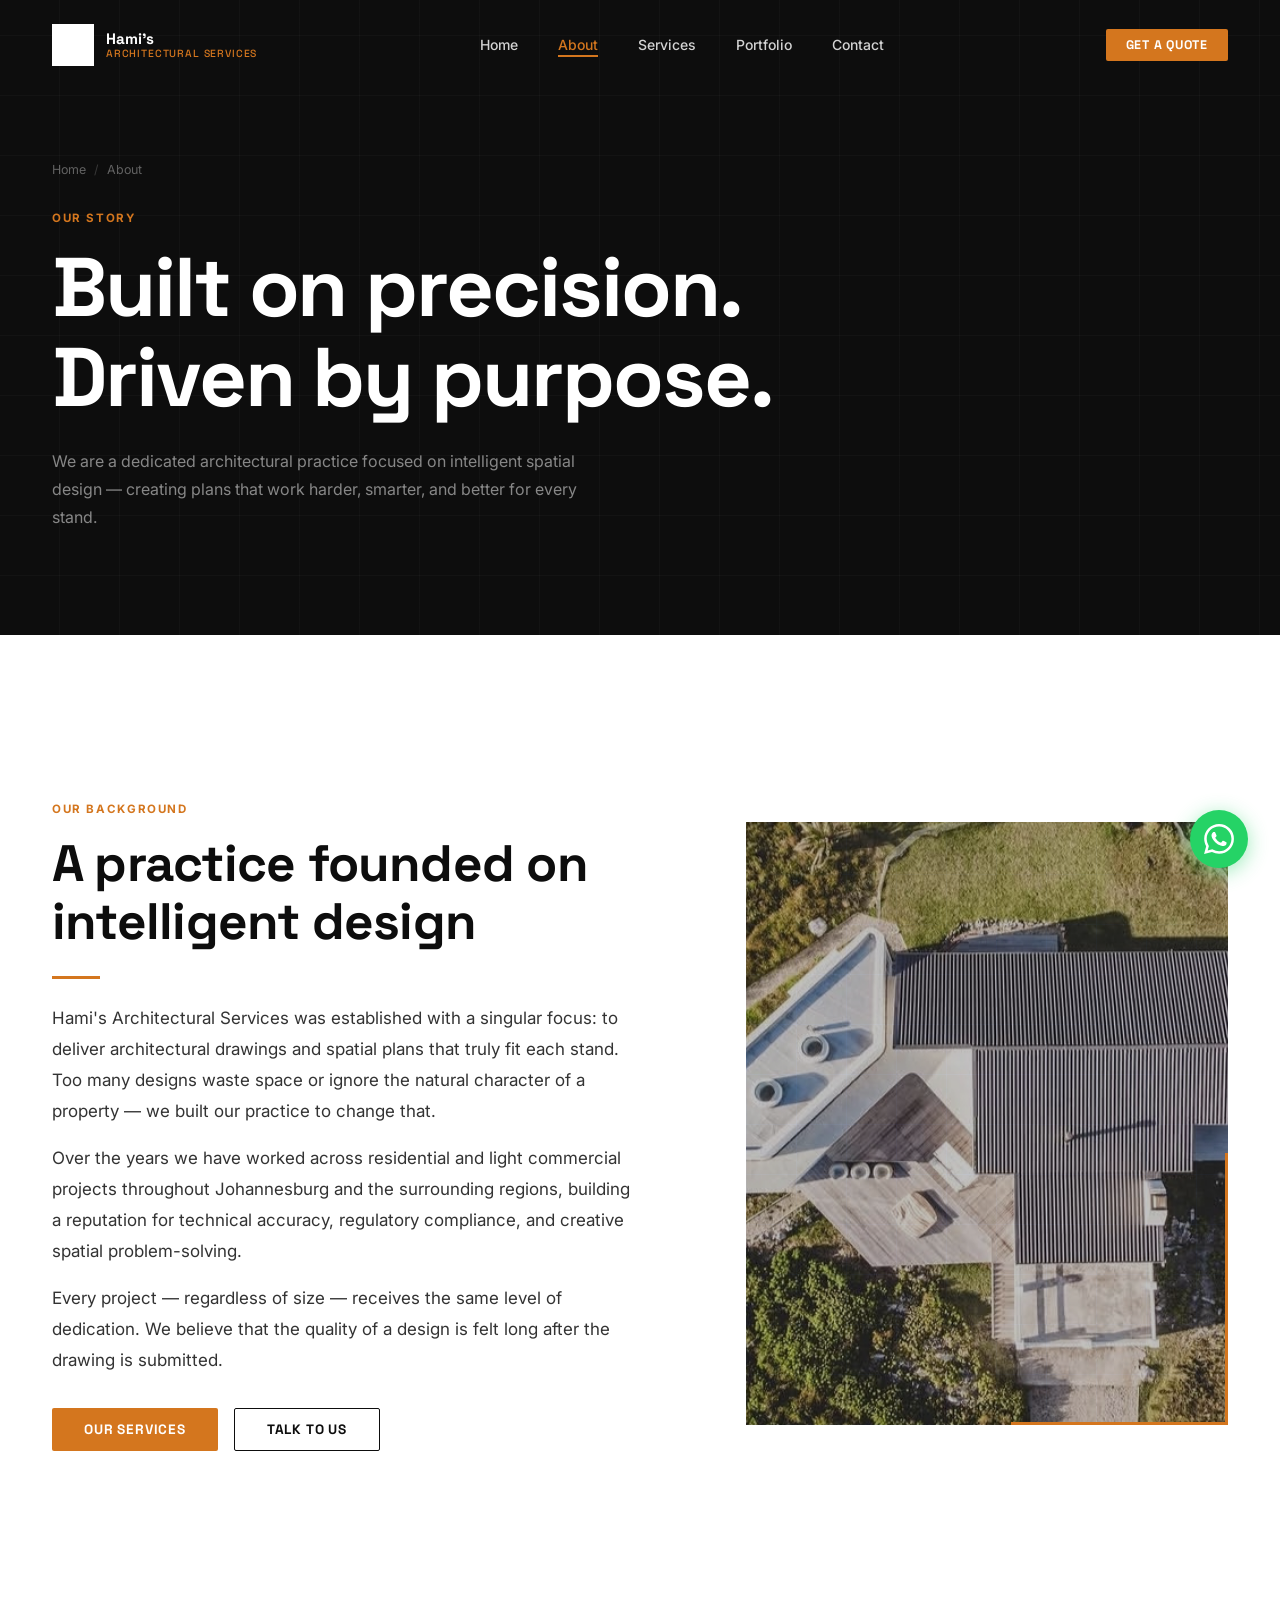
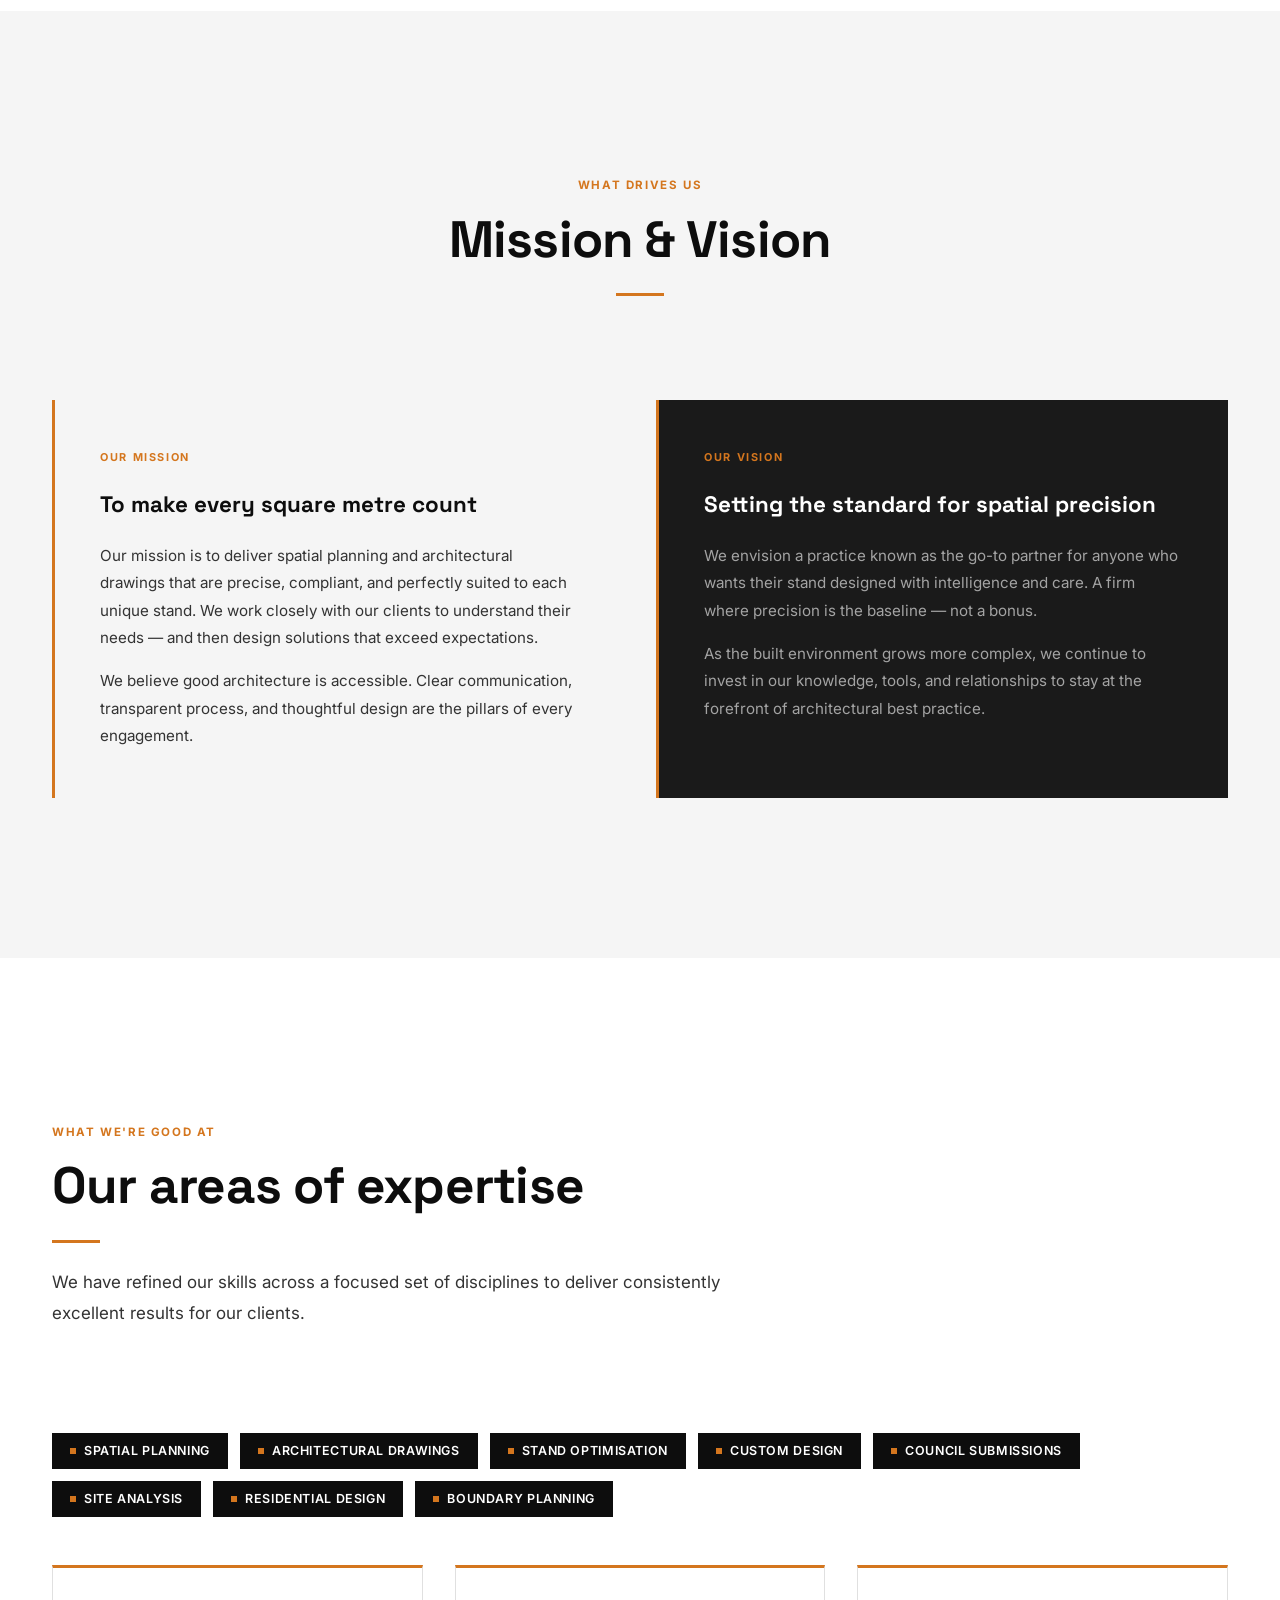
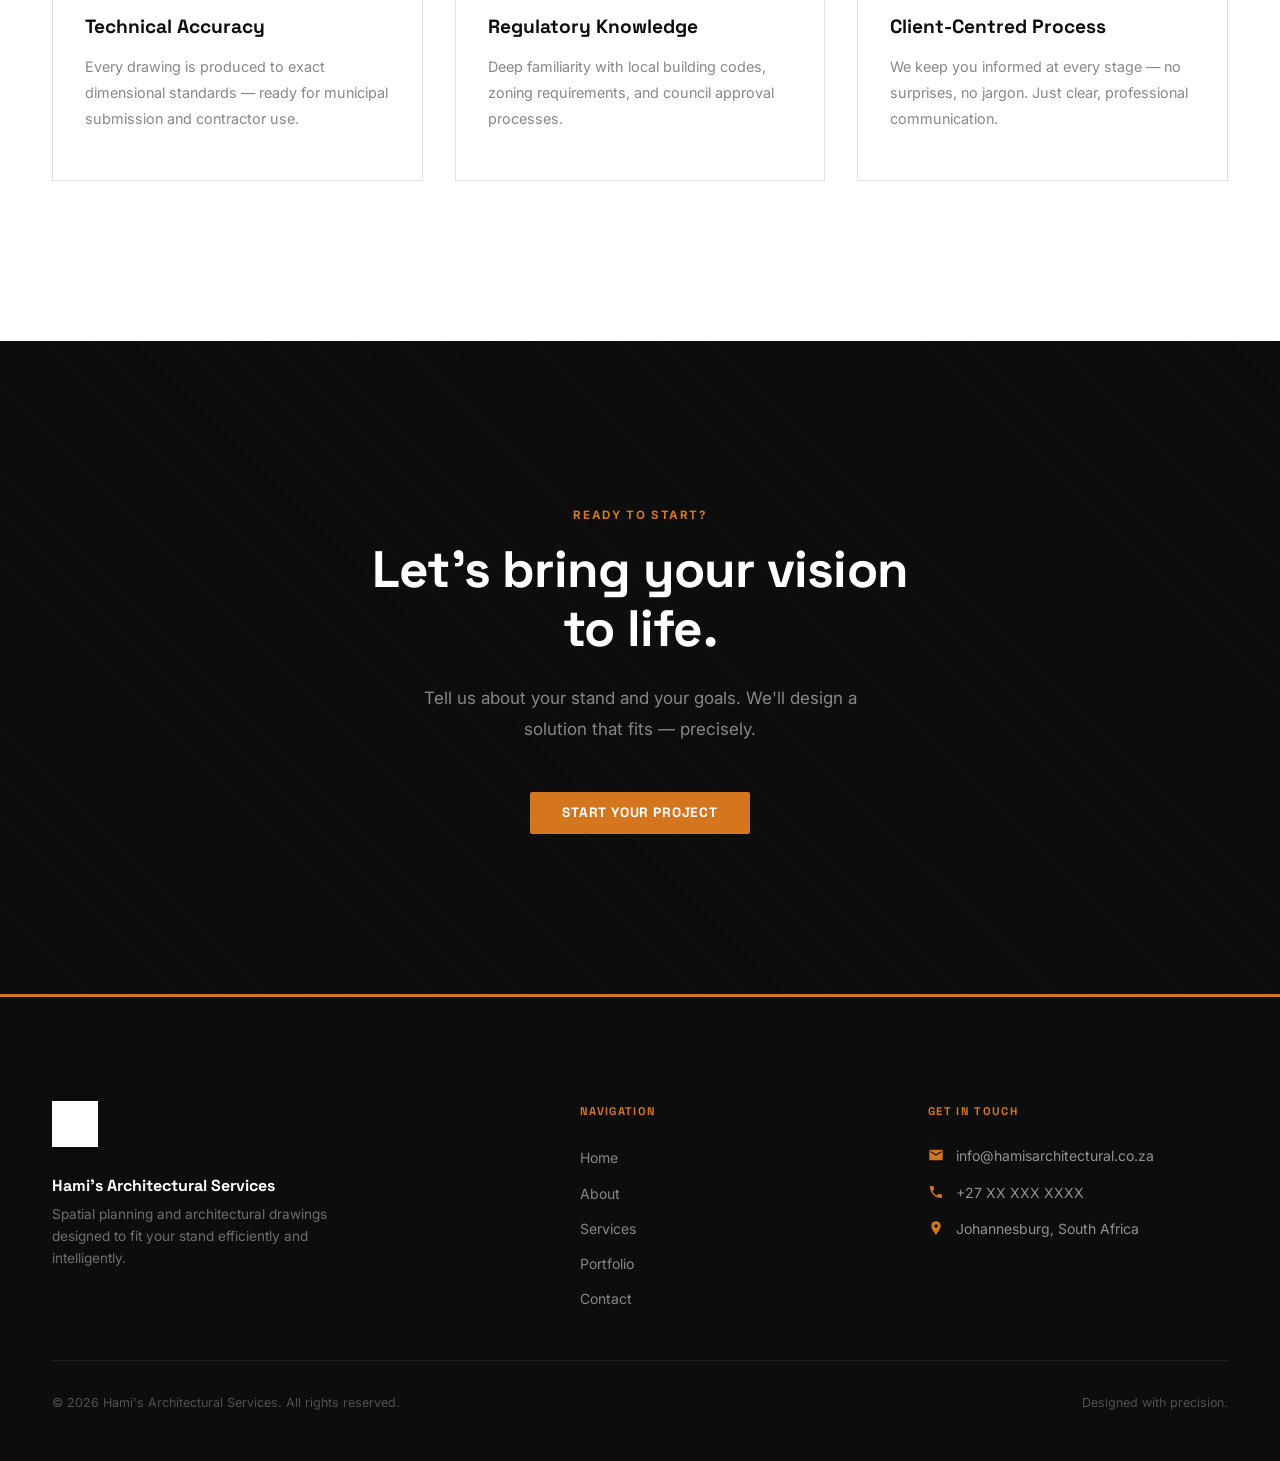
==== about.html @ 3955f0f9 "Initial launch — complete 5-page website Full website for Hami's Architectural Services: - Home, Abo" ====
<!DOCTYPE html>
<html lang="en">
<head>
  <meta charset="UTF-8" />
  <meta name="viewport" content="width=device-width, initial-scale=1.0" />
  <title>About — Hami's Architectural Services</title>
  <meta name="description" content="Learn about Hami's Architectural Services — our story, mission, vision, and expertise in spatial planning and architectural design." />
  <link rel="preconnect" href="https://fonts.googleapis.com" />
  <link rel="preconnect" href="https://fonts.gstatic.com" crossorigin />
  <link href="https://fonts.googleapis.com/css2?family=Space+Grotesk:wght@400;500;600;700&family=Inter:wght@400;500;600&display=swap" rel="stylesheet" />
  <link rel="stylesheet" href="css/style.css" />
</head>
<body>

<!-- ═══════════════════════════════ HEADER ═══════════════════════════════ -->
<header class="site-header">
  <div class="container">
    <nav class="nav">
      <a href="index.html" class="nav__logo" aria-label="Hami's Architectural Services — Home">
        <img src="Logo.png" alt="" class="nav__logo-img" width="42" height="42" />
        <div class="nav__logo-text">
          Hami's
          <span>Architectural Services</span>
        </div>
      </a>
      <ul class="nav__links" role="list">
        <li><a href="index.html"     class="nav__link">Home</a></li>
        <li><a href="about.html"     class="nav__link">About</a></li>
        <li><a href="services.html"  class="nav__link">Services</a></li>
        <li><a href="portfolio.html" class="nav__link">Portfolio</a></li>
        <li><a href="contact.html"   class="nav__link">Contact</a></li>
      </ul>
      <a href="contact.html" class="btn btn--primary nav__cta">Get a Quote</a>
      <button class="nav__hamburger" aria-label="Open navigation menu">
        <span></span><span></span><span></span>
      </button>
    </nav>
  </div>
</header>

<!-- ═══════════════════════════ MOBILE MENU ══════════════════════════════ -->
<div class="nav__mobile-menu" role="dialog" aria-modal="true" aria-label="Navigation menu">
  <button class="nav__mobile-close" aria-label="Close navigation menu">
    <svg width="24" height="24" viewBox="0 0 24 24" fill="none" stroke="currentColor" stroke-width="2" stroke-linecap="round">
      <line x1="18" y1="6" x2="6" y2="18"/><line x1="6" y1="6" x2="18" y2="18"/>
    </svg>
  </button>
  <ul role="list" style="display:flex;flex-direction:column;align-items:center;gap:2rem;">
    <li><a href="index.html"     class="nav__mobile-link">Home</a></li>
    <li><a href="about.html"     class="nav__mobile-link">About</a></li>
    <li><a href="services.html"  class="nav__mobile-link">Services</a></li>
    <li><a href="portfolio.html" class="nav__mobile-link">Portfolio</a></li>
    <li><a href="contact.html"   class="nav__mobile-link">Contact</a></li>
  </ul>
  <a href="contact.html" class="btn btn--primary" style="margin-top:2.5rem;">Get a Quote</a>
</div>

<!-- ═══════════════════════════════ MAIN ════════════════════════════════ -->
<main>

  <!-- ── PAGE HERO ──────────────────────────────────────────── -->
  <section class="page-hero">
    <div class="container">
      <nav class="page-hero__breadcrumb" aria-label="Breadcrumb">
        <a href="index.html">Home</a>
        <span class="page-hero__breadcrumb-sep" aria-hidden="true">/</span>
        <span aria-current="page">About</span>
      </nav>
      <span class="section-label">Our Story</span>
      <h1 class="page-hero__title">Built on precision.<br />Driven by purpose.</h1>
      <p class="page-hero__subtitle">
        We are a dedicated architectural practice focused on intelligent spatial design — creating plans that work harder, smarter, and better for every stand.
      </p>
    </div>
  </section>

  <!-- ── OUR STORY ──────────────────────────────────────────── -->
  <section class="section">
    <div class="container">
      <div class="story-grid">
        <div class="fade-in">
          <span class="section-label">Our Background</span>
          <h2>A practice founded on intelligent design</h2>
          <div class="divider"></div>
          <p>Hami's Architectural Services was established with a singular focus: to deliver architectural drawings and spatial plans that truly fit each stand. Too many designs waste space or ignore the natural character of a property — we built our practice to change that.</p>
          <p style="margin-top:1rem;">Over the years we have worked across residential and light commercial projects throughout Johannesburg and the surrounding regions, building a reputation for technical accuracy, regulatory compliance, and creative spatial problem-solving.</p>
          <p style="margin-top:1rem;">Every project — regardless of size — receives the same level of dedication. We believe that the quality of a design is felt long after the drawing is submitted.</p>
          <div style="margin-top:2rem;display:flex;flex-wrap:wrap;gap:1rem;">
            <a href="services.html" class="btn btn--primary">Our Services</a>
            <a href="contact.html"  class="btn btn--outline-dark">Talk to Us</a>
          </div>
        </div>
        <div class="fade-in fade-in-delay-2">
          <div class="story-visual">
            <img
              src="Images/WhatsApp%20Image%202026-04-15%20at%2011.23.04%20AM%20(1).jpeg"
              alt="Aerial view of a completed residential stand design"
              class="story-visual__photo"
              loading="lazy"
            />
          </div>
        </div>
      </div>
    </div>
  </section>

  <!-- ── MISSION & VISION ───────────────────────────────────── -->
  <section class="section section--gray" id="mission-vision">
    <div class="container">
      <div class="section-header section-header--center fade-in">
        <span class="section-label">What Drives Us</span>
        <h2>Mission &amp; Vision</h2>
        <div class="divider divider--center"></div>
      </div>

      <div class="grid-2">
        <div class="mv-card mv-card--light fade-in">
          <p class="mv-card__label">Our Mission</p>
          <h3 class="mv-card__title">To make every square metre count</h3>
          <p class="mv-card__text">
            Our mission is to deliver spatial planning and architectural drawings that are precise, compliant, and perfectly suited to each unique stand. We work closely with our clients to understand their needs — and then design solutions that exceed expectations.
          </p>
          <p class="mv-card__text" style="margin-top:1rem;">
            We believe good architecture is accessible. Clear communication, transparent process, and thoughtful design are the pillars of every engagement.
          </p>
        </div>
        <div class="mv-card mv-card--dark fade-in fade-in-delay-2">
          <p class="mv-card__label">Our Vision</p>
          <h3 class="mv-card__title">Setting the standard for spatial precision</h3>
          <p class="mv-card__text">
            We envision a practice known as the go-to partner for anyone who wants their stand designed with intelligence and care. A firm where precision is the baseline — not a bonus.
          </p>
          <p class="mv-card__text" style="margin-top:1rem;">
            As the built environment grows more complex, we continue to invest in our knowledge, tools, and relationships to stay at the forefront of architectural best practice.
          </p>
        </div>
      </div>
    </div>
  </section>

  <!-- ── EXPERTISE ──────────────────────────────────────────── -->
  <section class="section" id="expertise">
    <div class="container">
      <div class="section-header fade-in" style="max-width:680px;">
        <span class="section-label">What We're Good At</span>
        <h2>Our areas of expertise</h2>
        <div class="divider"></div>
        <p>We have refined our skills across a focused set of disciplines to deliver consistently excellent results for our clients.</p>
      </div>

      <div class="expertise-tags fade-in">
        <span class="expertise-tag">Spatial Planning</span>
        <span class="expertise-tag">Architectural Drawings</span>
        <span class="expertise-tag">Stand Optimisation</span>
        <span class="expertise-tag">Custom Design</span>
        <span class="expertise-tag">Council Submissions</span>
        <span class="expertise-tag">Site Analysis</span>
        <span class="expertise-tag">Residential Design</span>
        <span class="expertise-tag">Boundary Planning</span>
      </div>

      <div class="grid-3 fade-in">
        <div style="padding:var(--space-xl) var(--space-lg);border:1px solid var(--gray-border);border-top:3px solid var(--orange);">
          <h4 style="margin-bottom:var(--space-sm);">Technical Accuracy</h4>
          <p style="font-size:0.9rem;color:var(--gray-mid);">Every drawing is produced to exact dimensional standards — ready for municipal submission and contractor use.</p>
        </div>
        <div style="padding:var(--space-xl) var(--space-lg);border:1px solid var(--gray-border);border-top:3px solid var(--orange);">
          <h4 style="margin-bottom:var(--space-sm);">Regulatory Knowledge</h4>
          <p style="font-size:0.9rem;color:var(--gray-mid);">Deep familiarity with local building codes, zoning requirements, and council approval processes.</p>
        </div>
        <div style="padding:var(--space-xl) var(--space-lg);border:1px solid var(--gray-border);border-top:3px solid var(--orange);">
          <h4 style="margin-bottom:var(--space-sm);">Client-Centred Process</h4>
          <p style="font-size:0.9rem;color:var(--gray-mid);">We keep you informed at every stage — no surprises, no jargon. Just clear, professional communication.</p>
        </div>
      </div>
    </div>
  </section>

  <!-- ── CTA BANNER ────────────────────────────────────────── -->
  <section class="cta-banner fade-in">
    <div class="container">
      <span class="section-label">Ready to Start?</span>
      <h2>Let's bring your vision<br />to life.</h2>
      <p>Tell us about your stand and your goals. We'll design a solution that fits — precisely.</p>
      <a href="contact.html" class="btn btn--primary">Start Your Project</a>
    </div>
  </section>

</main>

<!-- ═══════════════════════════════ FOOTER ═══════════════════════════════ -->
<footer class="site-footer">
  <div class="container">
    <div class="footer__grid">
      <div>
        <img src="Logo.png" alt="Hami's Architectural Services" class="footer__logo-img" width="46" height="46" />
        <p class="footer__name">Hami's Architectural Services</p>
        <p class="footer__tagline">Spatial planning and architectural drawings designed to fit your stand efficiently and intelligently.</p>
      </div>
      <div>
        <p class="footer__heading">Navigation</p>
        <ul class="footer__links" role="list">
          <li><a href="index.html"     class="footer__link">Home</a></li>
          <li><a href="about.html"     class="footer__link">About</a></li>
          <li><a href="services.html"  class="footer__link">Services</a></li>
          <li><a href="portfolio.html" class="footer__link">Portfolio</a></li>
          <li><a href="contact.html"   class="footer__link">Contact</a></li>
        </ul>
      </div>
      <div>
        <p class="footer__heading">Get In Touch</p>
        <div class="footer__contact-item">
          <svg class="footer__contact-icon" viewBox="0 0 24 24" aria-hidden="true"><path d="M20 4H4c-1.1 0-2 .9-2 2v12c0 1.1.9 2 2 2h16c1.1 0 2-.9 2-2V6c0-1.1-.9-2-2-2zm0 4l-8 5-8-5V6l8 5 8-5v2z"/></svg>
          <span>info@hamisarchitectural.co.za</span>
        </div>
        <div class="footer__contact-item">
          <svg class="footer__contact-icon" viewBox="0 0 24 24" aria-hidden="true"><path d="M6.62 10.79c1.44 2.83 3.76 5.14 6.59 6.59l2.2-2.2c.27-.27.67-.36 1.02-.24 1.12.37 2.33.57 3.57.57.55 0 1 .45 1 1V20c0 .55-.45 1-1 1-9.39 0-17-7.61-17-17 0-.55.45-1 1-1h3.5c.55 0 1 .45 1 1 0 1.25.2 2.45.57 3.57.11.35.03.74-.25 1.02l-2.2 2.2z"/></svg>
          <span>+27 XX XXX XXXX</span>
        </div>
        <div class="footer__contact-item">
          <svg class="footer__contact-icon" viewBox="0 0 24 24" aria-hidden="true"><path d="M12 2C8.13 2 5 5.13 5 9c0 5.25 7 13 7 13s7-7.75 7-13c0-3.87-3.13-7-7-7zm0 9.5c-1.38 0-2.5-1.12-2.5-2.5s1.12-2.5 2.5-2.5 2.5 1.12 2.5 2.5-1.12 2.5-2.5 2.5z"/></svg>
          <span>Johannesburg, South Africa</span>
        </div>
      </div>
    </div>
    <div class="footer__bottom">
      <span>&copy; <span class="footer__year">2025</span> Hami's Architectural Services. All rights reserved.</span>
      <span>Designed with precision.</span>
    </div>
  </div>
</footer>

<!-- ═══════════════════ WHATSAPP FLOAT ═══════════════════════ -->
<a href="https://wa.me/27XXXXXXXXX?text=Hi%2C%20I%27d%20like%20to%20discuss%20a%20project%20with%20Hami%27s%20Architectural%20Services."
   class="wa-float"
   data-tooltip="Chat on WhatsApp"
   target="_blank"
   rel="noopener noreferrer"
   aria-label="Chat with us on WhatsApp">
  <svg viewBox="0 0 24 24" aria-hidden="true">
    <path d="M17.472 14.382c-.297-.149-1.758-.867-2.03-.967-.273-.099-.471-.148-.67.15-.197.297-.767.966-.94 1.164-.173.199-.347.223-.644.075-.297-.15-1.255-.463-2.39-1.475-.883-.788-1.48-1.761-1.653-2.059-.173-.297-.018-.458.13-.606.134-.133.298-.347.446-.52.149-.174.198-.298.298-.497.099-.198.05-.371-.025-.52-.075-.149-.669-1.612-.916-2.207-.242-.579-.487-.5-.669-.51-.173-.008-.371-.01-.57-.01-.198 0-.52.074-.792.372-.272.297-1.04 1.016-1.04 2.479 0 1.462 1.065 2.875 1.213 3.074.149.198 2.096 3.2 5.077 4.487.709.306 1.262.489 1.694.625.712.227 1.36.195 1.871.118.571-.085 1.758-.719 2.006-1.413.248-.694.248-1.289.173-1.413-.074-.124-.272-.198-.57-.347m-5.421 7.403h-.004a9.87 9.87 0 01-5.031-1.378l-.361-.214-3.741.982.998-3.648-.235-.374a9.86 9.86 0 01-1.51-5.26c.001-5.45 4.436-9.884 9.888-9.884 2.64 0 5.122 1.03 6.988 2.898a9.825 9.825 0 012.893 6.994c-.003 5.45-4.437 9.884-9.885 9.884m8.413-18.297A11.815 11.815 0 0012.05 0C5.495 0 .16 5.335.157 11.892c0 2.096.547 4.142 1.588 5.945L.057 24l6.305-1.654a11.882 11.882 0 005.683 1.448h.005c6.554 0 11.89-5.335 11.893-11.893a11.821 11.821 0 00-3.48-8.413z"/>
  </svg>
</a>

<script src="js/main.js"></script>
</body>
</html>
---- css/style.css ----
/* ============================================================
   HAMI'S ARCHITECTURAL SERVICES — Global Stylesheet
   Brand: Space Grotesk (headings) · Inter (body)
   Colors: #0D0D0D black · #D4761E orange · #1A3A6B navy
   ============================================================ */

/* 1. Custom Properties
   ============================================================ */
:root {
  --black:        #0D0D0D;
  --black-soft:   #1A1A1A;
  --orange:       #D4761E;
  --orange-light: #E8943A;
  --navy:         #1A3A6B;
  --white:        #FFFFFF;
  --gray-light:   #F5F5F5;
  --gray-mid:     #888888;
  --gray-border:  #E0E0E0;
  --gray-dark:    #333333;

  --font-heading: 'Space Grotesk', sans-serif;
  --font-body:    'Inter', sans-serif;

  --space-xs:  0.5rem;
  --space-sm:  1rem;
  --space-md:  1.5rem;
  --space-lg:  2rem;
  --space-xl:  3rem;
  --space-2xl: 6.5rem;
  --space-3xl: 10rem;

  --container-max: 1240px;
  --container-pad: 1.5rem;

  --transition-fast: 150ms ease;
  --transition-base: 280ms ease;
  --transition-slow: 480ms cubic-bezier(0.4,0,0.2,1);

  --radius-sm: 2px;
}

/* 2. Reset
   ============================================================ */
*, *::before, *::after { box-sizing: border-box; margin: 0; padding: 0; }

html { scroll-behavior: smooth; font-size: 16px; }

body {
  font-family: var(--font-body);
  color: var(--black);
  background: var(--white);
  line-height: 1.6;
  -webkit-font-smoothing: antialiased;
}

img  { max-width: 100%; height: auto; display: block; }
a    { color: inherit; text-decoration: none; }
ul, ol { list-style: none; }
button { cursor: pointer; border: none; background: none; font-family: inherit; }
input, textarea, select { font-family: inherit; }

/* 3. Base Typography
   ============================================================ */
h1, h2, h3, h4, h5, h6 {
  font-family: var(--font-heading);
  font-weight: 700;
  line-height: 1.15;
  color: var(--black);
}

h1 { font-size: clamp(2.75rem, 6.5vw, 5.25rem); letter-spacing: -0.025em; line-height: 1.08; }
h2 { font-size: clamp(2rem, 4vw, 3.25rem);    letter-spacing: -0.015em; }
h3 { font-size: clamp(1.2rem, 2vw, 1.55rem); }
h4 { font-size: 1.2rem; }

p {
  font-size: 1.0625rem;
  line-height: 1.82;
  color: var(--gray-dark);
}

/* 4. Layout
   ============================================================ */
.container {
  max-width: var(--container-max);
  margin-inline: auto;
  padding-inline: var(--container-pad);
}

.section {
  padding-block: var(--space-2xl);
}

.section--dark {
  background: var(--black);
}
.section--dark h1,
.section--dark h2,
.section--dark h3,
.section--dark h4 { color: var(--white); }
.section--dark p   { color: rgba(255,255,255,0.65); }

.section--gray { background: var(--gray-light); }

/* 5. Grid Utilities
   ============================================================ */
.grid-2 { display: grid; grid-template-columns: 1fr; gap: var(--space-lg); }
.grid-3 { display: grid; grid-template-columns: 1fr; gap: var(--space-lg); }
.grid-4 { display: grid; grid-template-columns: 1fr; gap: var(--space-lg); }

@media (min-width: 640px) {
  .grid-4 { grid-template-columns: repeat(2, 1fr); }
}
@media (min-width: 768px) {
  .grid-2 { grid-template-columns: repeat(2, 1fr); }
  .grid-3 { grid-template-columns: repeat(2, 1fr); }
}
@media (min-width: 1024px) {
  .grid-3 { grid-template-columns: repeat(3, 1fr); }
  .grid-4 { grid-template-columns: repeat(4, 1fr); }
}

/* 6. Buttons
   ============================================================ */
.btn {
  display: inline-flex;
  align-items: center;
  justify-content: center;
  gap: var(--space-xs);
  padding: 0.875rem 2rem;
  font-family: var(--font-heading);
  font-size: 0.85rem;
  font-weight: 700;
  letter-spacing: 0.06em;
  text-transform: uppercase;
  border-radius: var(--radius-sm);
  transition: all var(--transition-base);
  white-space: nowrap;
  line-height: 1;
}

.btn--primary {
  background: var(--orange);
  color: var(--white);
}
.btn--primary:hover {
  background: var(--orange-light);
  transform: translateY(-2px);
  box-shadow: 0 8px 28px rgba(212,118,30,0.35);
}

.btn--outline {
  background: transparent;
  color: var(--white);
  border: 1.5px solid rgba(255,255,255,0.45);
}
.btn--outline:hover {
  border-color: var(--orange);
  color: var(--orange);
}

.btn--outline-dark {
  background: transparent;
  color: var(--black);
  border: 1.5px solid var(--black);
}
.btn--outline-dark:hover {
  background: var(--black);
  color: var(--white);
}

/* 7. Typographic Utilities
   ============================================================ */
.section-label {
  display: inline-block;
  font-size: 0.72rem;
  font-weight: 700;
  letter-spacing: 0.14em;
  text-transform: uppercase;
  color: var(--orange);
  margin-bottom: var(--space-sm);
}

.section-header { margin-bottom: var(--space-2xl); }
.section-header--center { text-align: center; }

.divider {
  width: 3rem;
  height: 3px;
  background: var(--orange);
  margin-block: var(--space-md);
}
.divider--center { margin-inline: auto; }

/* 8. Header / Navigation
   ============================================================ */
.site-header {
  position: fixed;
  top: 0; left: 0;
  width: 100%;
  z-index: 1000;
  padding: 1.5rem 0;
  transition: background 350ms ease, box-shadow 350ms ease, padding 350ms ease, backdrop-filter 350ms ease;
}

.site-header--scrolled {
  background: rgba(255,255,255,0.96);
  backdrop-filter: blur(12px);
  -webkit-backdrop-filter: blur(12px);
  box-shadow: 0 1px 0 var(--gray-border), 0 8px 32px rgba(0,0,0,0.06);
  padding: 0.875rem 0;
}

.nav {
  display: flex;
  align-items: center;
  justify-content: space-between;
  gap: var(--space-lg);
}

/* Logo */
.nav__logo {
  display: flex;
  align-items: center;
  gap: 0.75rem;
  flex-shrink: 0;
  text-decoration: none;
}
.nav__logo-img {
  width: 42px;
  height: 42px;
  object-fit: contain;
  filter: brightness(0) invert(1);
  transition: filter var(--transition-base);
}
.site-header--scrolled .nav__logo-img { filter: none; }

.nav__logo-text {
  font-family: var(--font-heading);
  font-size: 0.95rem;
  font-weight: 700;
  color: var(--white);
  line-height: 1.2;
  transition: color var(--transition-base);
}
.nav__logo-text span {
  display: block;
  font-size: 0.65rem;
  font-weight: 500;
  letter-spacing: 0.08em;
  color: var(--orange);
  text-transform: uppercase;
}
.site-header--scrolled .nav__logo-text { color: var(--black); }

/* Desktop links */
.nav__links {
  display: none;
  align-items: center;
  gap: var(--space-lg);
}
.nav__link {
  font-size: 0.875rem;
  font-weight: 500;
  color: rgba(255,255,255,0.82);
  position: relative;
  padding-bottom: 2px;
  transition: color var(--transition-base);
}
.nav__link::after {
  content: '';
  position: absolute;
  bottom: -2px; left: 0;
  width: 0; height: 2px;
  background: var(--orange);
  transition: width var(--transition-base);
}
.nav__link:hover,
.nav__link.active { color: var(--orange); }
.nav__link:hover::after,
.nav__link.active::after { width: 100%; }

.site-header--scrolled .nav__link { color: var(--gray-dark); }
.site-header--scrolled .nav__link:hover,
.site-header--scrolled .nav__link.active { color: var(--orange); }

.nav__cta { padding: 0.6rem 1.25rem; font-size: 0.78rem; }

/* Hamburger */
.nav__hamburger {
  display: flex;
  flex-direction: column;
  justify-content: center;
  gap: 5px;
  width: 38px; height: 38px;
  padding: 4px;
}
.nav__hamburger span {
  display: block;
  width: 100%; height: 2px;
  background: var(--white);
  transition: all var(--transition-base);
  transform-origin: center;
}
.site-header--scrolled .nav__hamburger span { background: var(--black); }

.nav--open .nav__hamburger span:nth-child(1) { transform: translateY(7px) rotate(45deg); }
.nav--open .nav__hamburger span:nth-child(2) { opacity: 0; transform: scaleX(0); }
.nav--open .nav__hamburger span:nth-child(3) { transform: translateY(-7px) rotate(-45deg); }

/* Mobile fullscreen menu */
.nav__mobile-menu {
  display: none;
  position: fixed;
  inset: 0;
  background: var(--black);
  z-index: 999;
  flex-direction: column;
  align-items: center;
  justify-content: center;
  gap: var(--space-lg);
}
.nav__mobile-menu.open { display: flex; }

.nav__mobile-link {
  font-family: var(--font-heading);
  font-size: clamp(1.75rem, 6vw, 2.5rem);
  font-weight: 700;
  color: var(--white);
  transition: color var(--transition-base);
}
.nav__mobile-link:hover,
.nav__mobile-link.active { color: var(--orange); }

.nav__mobile-close {
  position: absolute;
  top: 1.5rem; right: 1.5rem;
  color: var(--white);
  width: 44px; height: 44px;
  display: flex;
  align-items: center; justify-content: center;
  font-size: 1.5rem;
}

@media (min-width: 768px) {
  .nav__links    { display: flex; }
  .nav__hamburger { display: none; }
}

/* 9. Footer
   ============================================================ */
.site-footer {
  background: var(--black);
  color: rgba(255,255,255,0.6);
  padding-top: var(--space-2xl);
  padding-bottom: var(--space-xl);
  border-top: 3px solid var(--orange);
}

.footer__grid {
  display: grid;
  grid-template-columns: 1fr;
  gap: var(--space-xl);
  padding-bottom: var(--space-xl);
  border-bottom: 1px solid rgba(255,255,255,0.08);
}
@media (min-width: 768px) {
  .footer__grid { grid-template-columns: 1.6fr 1fr 1fr; }
}

.footer__logo-img {
  width: 46px; height: 46px;
  object-fit: contain;
  filter: brightness(0) invert(1);
  margin-bottom: var(--space-md);
}
.footer__name {
  font-family: var(--font-heading);
  font-size: 1rem;
  font-weight: 700;
  color: var(--white);
  margin-bottom: 0.25rem;
}
.footer__tagline {
  font-size: 0.85rem;
  color: rgba(255,255,255,0.4);
  max-width: 280px;
  line-height: 1.6;
}

.footer__heading {
  font-family: var(--font-heading);
  font-size: 0.7rem;
  font-weight: 700;
  letter-spacing: 0.12em;
  text-transform: uppercase;
  color: var(--orange);
  margin-bottom: var(--space-md);
}

.footer__links { display: flex; flex-direction: column; gap: 0.6rem; }
.footer__link {
  font-size: 0.875rem;
  color: rgba(255,255,255,0.5);
  transition: color var(--transition-fast);
}
.footer__link:hover { color: var(--white); }

.footer__contact-item {
  display: flex;
  align-items: flex-start;
  gap: 0.75rem;
  font-size: 0.875rem;
  color: rgba(255,255,255,0.55);
  margin-bottom: 0.875rem;
}
.footer__contact-icon {
  width: 16px; height: 16px;
  flex-shrink: 0;
  margin-top: 2px;
  fill: var(--orange);
}

.footer__bottom {
  display: flex;
  flex-direction: column;
  gap: var(--space-sm);
  padding-top: var(--space-lg);
  font-size: 0.78rem;
  color: rgba(255,255,255,0.28);
}
@media (min-width: 768px) {
  .footer__bottom { flex-direction: row; justify-content: space-between; align-items: center; }
}

/* 10. Hero Section
   ============================================================ */
.hero {
  min-height: 100vh;
  min-height: 100svh;
  background-color: var(--black);
  background-image:
    repeating-linear-gradient(0deg,   transparent, transparent 79px, rgba(255,255,255,0.028) 79px, rgba(255,255,255,0.028) 80px),
    repeating-linear-gradient(90deg,  transparent, transparent 79px, rgba(255,255,255,0.028) 79px, rgba(255,255,255,0.028) 80px);
  display: flex;
  align-items: center;
  position: relative;
  overflow: hidden;
  padding-top: 7rem;
  padding-bottom: 5rem;
}

.hero::before {
  content: '';
  position: absolute; inset: 0;
  background:
    radial-gradient(ellipse at 80% 40%, rgba(26,58,107,0.22) 0%, transparent 60%),
    linear-gradient(to bottom, rgba(13,13,13,0.3) 0%, transparent 40%);
  pointer-events: none;
  z-index: 1;
}

.hero__inner {
  position: relative;
  z-index: 2;
  max-width: 820px;
}

.hero__eyebrow {
  display: flex;
  align-items: center;
  gap: 1rem;
  margin-bottom: var(--space-xl);
}
.hero__eyebrow::before {
  content: '';
  display: block;
  width: 3rem; height: 1px;
  background: var(--orange);
  flex-shrink: 0;
}
.hero__eyebrow-text {
  font-size: 0.7rem;
  font-weight: 600;
  letter-spacing: 0.18em;
  text-transform: uppercase;
  color: var(--orange);
}

.hero__title {
  color: var(--white);
  margin-bottom: var(--space-lg);
}
.hero__title em {
  font-style: normal;
  color: var(--orange);
}

.hero__subtitle {
  font-size: 1.1rem;
  color: rgba(255,255,255,0.55);
  max-width: 520px;
  margin-bottom: var(--space-xl);
  line-height: 1.85;
  font-weight: 400;
}

.hero__actions {
  display: flex;
  flex-wrap: wrap;
  gap: 1rem;
}

.hero__scroll {
  position: absolute;
  bottom: 2.5rem; left: 50%;
  transform: translateX(-50%);
  display: flex;
  flex-direction: column;
  align-items: center;
  gap: 0.5rem;
  color: rgba(255,255,255,0.35);
  font-size: 0.65rem;
  letter-spacing: 0.12em;
  text-transform: uppercase;
}
.hero__scroll-line {
  width: 1px; height: 3rem;
  background: linear-gradient(to bottom, rgba(255,255,255,0.4), transparent);
  animation: scrollLine 2s ease-in-out infinite;
}
@keyframes scrollLine {
  0%,100% { opacity: 0.4; }
  50%      { opacity: 1; }
}

/* Hero background image (sits behind grid overlay) */
.hero__bg {
  position: absolute;
  inset: 0;
  z-index: 0;
  pointer-events: none;
}
.hero__bg-img {
  width: 100%;
  height: 100%;
  object-fit: cover;
  object-position: center 35%;
  opacity: 0.24;
  display: block;
}

/* 11. Page Hero (inner pages)
   ============================================================ */
.page-hero {
  background-color: var(--black);
  background-image:
    repeating-linear-gradient(0deg,  transparent, transparent 59px, rgba(255,255,255,0.025) 59px, rgba(255,255,255,0.025) 60px),
    repeating-linear-gradient(90deg, transparent, transparent 59px, rgba(255,255,255,0.025) 59px, rgba(255,255,255,0.025) 60px);
  padding-top: 10rem;
  padding-bottom: var(--space-2xl);
}

.page-hero__breadcrumb {
  display: flex;
  align-items: center;
  gap: 0.5rem;
  font-size: 0.78rem;
  color: rgba(255,255,255,0.35);
  margin-bottom: var(--space-md);
}
.page-hero__breadcrumb a { color: rgba(255,255,255,0.35); transition: color var(--transition-fast); }
.page-hero__breadcrumb a:hover { color: var(--orange); }
.page-hero__breadcrumb-sep { color: rgba(255,255,255,0.18); }

.page-hero__title { color: var(--white); margin-bottom: var(--space-md); }
.page-hero__subtitle {
  color: rgba(255,255,255,0.5);
  font-size: 1rem;
  max-width: 540px;
  line-height: 1.75;
}

/* 12. Service Cards (home overview)
   ============================================================ */
.service-card {
  background: var(--white);
  border: 1px solid var(--gray-border);
  padding: 2.5rem var(--space-lg);
  position: relative;
  transition: transform var(--transition-base), box-shadow var(--transition-base), border-color var(--transition-base);
  overflow: hidden;
}
.service-card::before {
  content: '';
  position: absolute;
  top: 0; left: 0;
  width: 100%; height: 2px;
  background: var(--orange);
  transform: scaleX(0);
  transform-origin: left;
  transition: transform 350ms ease;
}
.service-card:hover {
  transform: translateY(-6px);
  box-shadow: 0 20px 60px rgba(0,0,0,0.07);
  border-color: transparent;
}
.service-card:hover::before { transform: scaleX(1); }

.service-card__icon {
  width: 40px; height: 40px;
  margin-bottom: 1.75rem;
  color: var(--orange);
  opacity: 0.85;
  transition: opacity var(--transition-base), transform var(--transition-base);
}
.service-card:hover .service-card__icon {
  opacity: 1;
  transform: scale(1.08);
}
.service-card__title {
  font-size: 1.05rem;
  margin-bottom: 0.75rem;
  letter-spacing: -0.01em;
}
.service-card__desc  {
  font-size: 0.875rem;
  color: var(--gray-mid);
  line-height: 1.75;
  margin-bottom: 1.75rem;
}
.service-card__link {
  display: inline-flex;
  align-items: center;
  gap: 0.4rem;
  font-size: 0.75rem;
  font-weight: 700;
  color: var(--orange);
  text-transform: uppercase;
  letter-spacing: 0.08em;
  transition: gap var(--transition-fast);
}
.service-card__link:hover { gap: 0.8rem; }

/* 13. About Preview (home)
   ============================================================ */
.about-preview {
  display: grid;
  grid-template-columns: 1fr;
  gap: var(--space-2xl);
  align-items: center;
}
@media (min-width: 1024px) {
  .about-preview { grid-template-columns: 1fr 1fr; }
}

.about-preview__visual {
  position: relative;
  aspect-ratio: 4/5;
  max-width: 520px;
  margin-inline: auto;
  background: var(--black);
  display: flex;
  align-items: center;
  justify-content: center;
  overflow: hidden;
}
.about-preview__visual::before {
  content: '';
  position: absolute;
  top: -16px; right: -16px;
  width: 50%; height: 50%;
  border-top: 2px solid var(--orange);
  border-right: 2px solid var(--orange);
  z-index: 2;
  pointer-events: none;
}
.about-preview__visual::after {
  content: '';
  position: absolute;
  bottom: -16px; left: -16px;
  width: 50%; height: 50%;
  border-bottom: 2px solid var(--navy);
  border-left: 2px solid var(--navy);
  z-index: 2;
  pointer-events: none;
}
.about-preview__logo {
  width: 60%;
  filter: brightness(0) invert(1);
  opacity: 0.85;
}

/* 14. Portfolio Cards
   ============================================================ */
.portfolio-card {
  position: relative;
  aspect-ratio: 4/3;
  overflow: hidden;
  background: var(--gray-dark);
  cursor: pointer;
}
.portfolio-card__image {
  width: 100%; height: 100%;
  object-fit: cover;
  transition: transform var(--transition-slow);
  display: block;
}
.portfolio-card__placeholder {
  width: 100%; height: 100%;
}
.portfolio-card:hover .portfolio-card__image { transform: scale(1.07); }
.portfolio-card:hover .portfolio-card__placeholder { transform: scale(1.07); transition: transform var(--transition-slow); }

.portfolio-card__overlay {
  position: absolute;
  inset: 0;
  background: linear-gradient(
    to top,
    rgba(13,13,13,0.88) 0%,
    rgba(13,13,13,0.35) 45%,
    rgba(13,13,13,0.05) 100%
  );
  display: flex;
  flex-direction: column;
  justify-content: flex-end;
  padding: 1.75rem;
  opacity: 0.55;
  transition: opacity var(--transition-base);
}
.portfolio-card:hover .portfolio-card__overlay { opacity: 1; }

.portfolio-card__category {
  font-size: 0.65rem;
  font-weight: 700;
  letter-spacing: 0.15em;
  text-transform: uppercase;
  color: var(--orange);
  margin-bottom: 0.5rem;
  transform: translateY(4px);
  transition: transform var(--transition-base);
}
.portfolio-card:hover .portfolio-card__category { transform: translateY(0); }

.portfolio-card__title {
  font-family: var(--font-heading);
  font-size: 1.05rem;
  font-weight: 700;
  color: var(--white);
  line-height: 1.3;
  transform: translateY(4px);
  transition: transform var(--transition-base) 40ms;
}
.portfolio-card:hover .portfolio-card__title { transform: translateY(0); }

/* 15. Stats / Why Us
   ============================================================ */
.stats-wrap {
  display: grid;
  grid-template-columns: 1fr;
  border: 1px solid rgba(0,0,0,0.08);
}
@media (min-width: 640px) { .stats-wrap { grid-template-columns: repeat(3, 1fr); } }

.stat-card {
  text-align: center;
  padding: 3.5rem var(--space-lg);
  position: relative;
  border-bottom: 1px solid rgba(0,0,0,0.07);
}
@media (min-width: 640px) {
  .stat-card { border-bottom: none; border-right: 1px solid rgba(0,0,0,0.07); }
  .stat-card:last-child { border-right: none; }
}

.stat-card__number {
  font-family: var(--font-heading);
  font-size: clamp(3rem, 6vw, 5rem);
  font-weight: 700;
  color: var(--orange);
  line-height: 1;
  letter-spacing: -0.03em;
  margin-bottom: 0.75rem;
}
.stat-card__label {
  font-size: 0.72rem;
  font-weight: 700;
  color: var(--black);
  text-transform: uppercase;
  letter-spacing: 0.1em;
  margin-bottom: 0.625rem;
}
.stat-card__desc { font-size: 0.875rem; color: var(--gray-mid); line-height: 1.65; }

/* 16. CTA Banner
   ============================================================ */
.cta-banner {
  background: var(--black);
  background-image:
    repeating-linear-gradient(45deg, transparent, transparent 30px, rgba(255,255,255,0.014) 30px, rgba(255,255,255,0.014) 31px);
  text-align: center;
  padding-block: var(--space-3xl);
}
.cta-banner h2     { color: var(--white); margin-bottom: var(--space-md); }
.cta-banner > .container > p {
  color: rgba(255,255,255,0.5);
  max-width: 500px;
  margin-inline: auto;
  margin-bottom: var(--space-xl);
}

/* 17. Service Detail (services page)
   ============================================================ */
.service-detail {
  display: grid;
  grid-template-columns: 1fr;
  gap: var(--space-xl);
  align-items: center;
  padding-block: var(--space-2xl);
  border-bottom: 1px solid var(--gray-border);
}
.service-detail:last-child { border-bottom: none; }

@media (min-width: 1024px) {
  .service-detail { grid-template-columns: 1fr 1fr; gap: var(--space-3xl); }
  .service-detail--reverse .service-detail__content { order: 2; }
  .service-detail--reverse .service-detail__visual  { order: 1; }
}

.service-detail__number {
  font-family: var(--font-heading);
  font-size: 4.5rem;
  font-weight: 700;
  color: var(--gray-border);
  line-height: 1;
  margin-bottom: 0.25rem;
}
.service-detail__title { margin-bottom: var(--space-md); }
.service-detail__desc  { margin-bottom: var(--space-lg); }

.service-detail__features { display: flex; flex-direction: column; gap: 0.75rem; margin-bottom: var(--space-xl); }
.service-detail__feature {
  display: flex;
  align-items: center;
  gap: 0.875rem;
  font-size: 0.9rem;
  color: var(--gray-dark);
}
.service-detail__feature::before {
  content: '';
  display: block;
  width: 8px; height: 8px;
  background: var(--orange);
  flex-shrink: 0;
}

.service-detail__visual {
  aspect-ratio: 4/3;
  position: relative;
  overflow: hidden;
  display: flex;
  align-items: center;
  justify-content: center;
}

/* Visual placeholder styles */
.visual--grid {
  background-color: #0a1628;
  background-image:
    repeating-linear-gradient(0deg,  rgba(26,58,107,0.45) 0, rgba(26,58,107,0.45) 1px, transparent 1px, transparent 40px),
    repeating-linear-gradient(90deg, rgba(26,58,107,0.45) 0, rgba(26,58,107,0.45) 1px, transparent 1px, transparent 40px);
}
.visual--diagonal {
  background-color: #1a1a1a;
  background-image:
    repeating-linear-gradient(45deg, transparent, transparent 20px, rgba(212,118,30,0.08) 20px, rgba(212,118,30,0.08) 21px);
}
.visual--concrete {
  background: linear-gradient(135deg, #2a2a2a 0%, #1a1a1a 50%, #3a3a3a 100%);
}
.visual--blueprint {
  background-color: #0d1f3c;
  background-image:
    repeating-linear-gradient(0deg,  rgba(255,255,255,0.06) 0, rgba(255,255,255,0.06) 1px, transparent 1px, transparent 20px),
    repeating-linear-gradient(90deg, rgba(255,255,255,0.06) 0, rgba(255,255,255,0.06) 1px, transparent 1px, transparent 20px);
}
.visual__corner-mark {
  position: absolute;
  bottom: 1.5rem; right: 1.5rem;
  width: 2.5rem; height: 2.5rem;
  border-bottom: 2px solid var(--orange);
  border-right: 2px solid var(--orange);
  z-index: 2;
}

/* Real photo inside service-detail__visual */
.service-detail__visual img {
  width: 100%;
  height: 100%;
  object-fit: cover;
  object-position: center;
  display: block;
  transition: transform var(--transition-slow);
}
.service-detail:hover .service-detail__visual img {
  transform: scale(1.04);
}

/* Real photo inside story-visual */
.story-visual img.story-visual__photo {
  width: 100%;
  height: 100%;
  object-fit: cover;
  object-position: center;
  display: block;
  opacity: 0.75;
}

/* 18. Process Steps
   ============================================================ */
.process { background: var(--gray-light); padding-block: var(--space-2xl); }

.process__steps {
  display: grid;
  grid-template-columns: 1fr;
  gap: var(--space-xl);
  position: relative;
}
@media (min-width: 1024px) {
  .process__steps {
    grid-template-columns: repeat(4, 1fr);
  }
  .process__steps::before {
    content: '';
    position: absolute;
    top: 2rem; left: 3rem; right: 3rem;
    height: 1px;
    background: var(--gray-border);
    z-index: 0;
  }
}

.process__step { position: relative; z-index: 1; }
.process__step-number {
  width: 4rem; height: 4rem;
  background: var(--black);
  color: var(--white);
  font-family: var(--font-heading);
  font-size: 1.25rem;
  font-weight: 700;
  display: flex;
  align-items: center; justify-content: center;
  margin-bottom: var(--space-lg);
  position: relative;
}
.process__step-number::after {
  content: '';
  position: absolute;
  bottom: -4px; right: -4px;
  width: 100%; height: 100%;
  border: 2px solid var(--orange);
}

.process__step-title { font-size: 1.05rem; margin-bottom: 0.5rem; }
.process__step-desc  { font-size: 0.875rem; color: var(--gray-mid); line-height: 1.7; }

/* 19. Mission / Vision Cards
   ============================================================ */
.mv-card {
  padding: var(--space-xl);
  position: relative;
  overflow: hidden;
}
.mv-card::before {
  content: '';
  position: absolute;
  top: 0; left: 0;
  width: 3px; height: 100%;
  background: var(--orange);
}
.mv-card--light { background: var(--gray-light); }
.mv-card--dark  { background: var(--black-soft); }
.mv-card--dark .mv-card__title { color: var(--white); }
.mv-card--dark .mv-card__text  { color: rgba(255,255,255,0.6); }

.mv-card__label {
  font-size: 0.68rem;
  font-weight: 700;
  letter-spacing: 0.15em;
  text-transform: uppercase;
  color: var(--orange);
  margin-bottom: var(--space-md);
}
.mv-card__title { font-size: 1.4rem; margin-bottom: var(--space-md); }
.mv-card__text  { font-size: 0.95rem; line-height: 1.8; }

/* 20. Expertise Tags
   ============================================================ */
.expertise-tags {
  display: flex;
  flex-wrap: wrap;
  gap: 0.75rem;
  margin-bottom: var(--space-xl);
}
.expertise-tag {
  display: inline-flex;
  align-items: center;
  gap: 0.5rem;
  padding: 0.5rem 1.125rem;
  background: var(--black);
  color: var(--white);
  font-size: 0.78rem;
  font-weight: 600;
  letter-spacing: 0.05em;
  text-transform: uppercase;
}
.expertise-tag::before {
  content: '';
  display: block;
  width: 6px; height: 6px;
  background: var(--orange);
  flex-shrink: 0;
}

/* 21. About Story Section
   ============================================================ */
.story-grid {
  display: grid;
  grid-template-columns: 1fr;
  gap: var(--space-2xl);
  align-items: center;
}
@media (min-width: 1024px) {
  .story-grid { grid-template-columns: 1.1fr 0.9fr; }
}

.story-visual {
  aspect-ratio: 4/5;
  background-color: var(--black);
  background-image:
    repeating-linear-gradient(0deg,  rgba(26,58,107,0.3) 0, rgba(26,58,107,0.3) 1px, transparent 1px, transparent 50px),
    repeating-linear-gradient(90deg, rgba(26,58,107,0.3) 0, rgba(26,58,107,0.3) 1px, transparent 1px, transparent 50px);
  position: relative;
  overflow: hidden;
  display: flex;
  align-items: center; justify-content: center;
}
.story-visual::after {
  content: '';
  position: absolute;
  bottom: 0; right: 0;
  width: 45%; height: 45%;
  border-right: 3px solid var(--orange);
  border-bottom: 3px solid var(--orange);
}
.story-visual__logo {
  width: 52%;
  filter: brightness(0) invert(1);
  opacity: 0.12;
}

/* 22. Contact Form & Info
   ============================================================ */
.contact-grid {
  display: grid;
  grid-template-columns: 1fr;
  gap: var(--space-2xl);
}
@media (min-width: 1024px) {
  .contact-grid { grid-template-columns: 1.25fr 0.75fr; }
}

.form-group { margin-bottom: var(--space-lg); }
.form-label {
  display: block;
  font-size: 0.75rem;
  font-weight: 700;
  letter-spacing: 0.08em;
  text-transform: uppercase;
  color: var(--black);
  margin-bottom: 0.5rem;
}

.form-input,
.form-select,
.form-textarea {
  width: 100%;
  padding: 0.875rem 1rem;
  background: var(--white);
  border: 1.5px solid var(--gray-border);
  color: var(--black);
  font-size: 0.95rem;
  font-family: var(--font-body);
  transition: border-color var(--transition-base);
  outline: none;
  border-radius: 0;
  appearance: none;
  -webkit-appearance: none;
}
.form-input:focus,
.form-select:focus,
.form-textarea:focus { border-color: var(--orange); box-shadow: 0 0 0 3px rgba(212,118,30,0.1); }

.form-textarea { min-height: 140px; resize: vertical; }
.form-select {
  background-image: url("data:image/svg+xml,%3Csvg xmlns='http://www.w3.org/2000/svg' width='12' height='8' viewBox='0 0 12 8'%3E%3Cpath d='M1 1l5 5 5-5' stroke='%23888' stroke-width='1.5' fill='none' stroke-linecap='round'/%3E%3C/svg%3E");
  background-repeat: no-repeat;
  background-position: right 1rem center;
  padding-right: 2.75rem;
  cursor: pointer;
}

.form-row {
  display: grid;
  grid-template-columns: 1fr;
  gap: var(--space-md);
}
@media (min-width: 600px) { .form-row { grid-template-columns: 1fr 1fr; } }

.form-success {
  display: none;
  background: #f0fdf4;
  border: 1.5px solid #86efac;
  padding: var(--space-lg);
  text-align: center;
  margin-top: var(--space-md);
  color: #166534;
  font-size: 0.95rem;
}
.form-success.show { display: block; }

.contact-info {
  background: var(--black);
  padding: var(--space-xl);
  height: fit-content;
  position: sticky;
  top: 7rem;
}
.contact-info__heading {
  font-family: var(--font-heading);
  font-size: 1.2rem;
  color: var(--white);
  margin-bottom: var(--space-xl);
  padding-bottom: var(--space-md);
  border-bottom: 1px solid rgba(255,255,255,0.08);
}

.contact-info__item {
  display: flex;
  align-items: flex-start;
  gap: var(--space-md);
  padding-bottom: var(--space-lg);
  margin-bottom: var(--space-lg);
  border-bottom: 1px solid rgba(255,255,255,0.06);
}
.contact-info__item:last-of-type { border-bottom: none; margin-bottom: 0; padding-bottom: 0; }

.contact-info__icon {
  width: 42px; height: 42px;
  background: rgba(212,118,30,0.12);
  border: 1px solid rgba(212,118,30,0.25);
  display: flex;
  align-items: center; justify-content: center;
  flex-shrink: 0;
}
.contact-info__icon svg { width: 18px; height: 18px; fill: var(--orange); }

.contact-info__label {
  font-size: 0.68rem;
  font-weight: 700;
  letter-spacing: 0.12em;
  text-transform: uppercase;
  color: var(--orange);
  margin-bottom: 0.3rem;
}
.contact-info__value { font-size: 0.9rem; color: rgba(255,255,255,0.75); line-height: 1.5; }

.btn--whatsapp {
  background: #25D366;
  color: var(--white);
  width: 100%;
  margin-top: var(--space-lg);
}
.btn--whatsapp:hover {
  background: #20bf5c;
  transform: translateY(-2px);
  box-shadow: 0 8px 24px rgba(37,211,102,0.28);
}
.btn--whatsapp svg { width: 20px; height: 20px; fill: var(--white); flex-shrink: 0; }

/* 23. Portfolio placeholder colours
   ============================================================ */
.proj--1 {
  background: linear-gradient(145deg, #0a1628 0%, #1a3a6b 100%);
  background-image:
    repeating-linear-gradient(0deg,  rgba(255,255,255,0.04) 0, rgba(255,255,255,0.04) 1px, transparent 1px, transparent 40px),
    repeating-linear-gradient(90deg, rgba(255,255,255,0.04) 0, rgba(255,255,255,0.04) 1px, transparent 1px, transparent 40px),
    linear-gradient(145deg, #0a1628 0%, #1a3a6b 100%);
}
.proj--2 { background: linear-gradient(145deg, #1c1c1c 0%, #2d2d2d 100%); }
.proj--3 { background: linear-gradient(145deg, #0D0D0D 0%, #1a3a6b 80%); }
.proj--4 {
  background: linear-gradient(145deg, #1a0d05 0%, #2a1a0a 100%);
  background-image:
    repeating-linear-gradient(45deg, transparent, transparent 20px, rgba(212,118,30,0.07) 20px, rgba(212,118,30,0.07) 21px),
    linear-gradient(145deg, #1a0d05 0%, #2a1a0a 100%);
}
.proj--5 {
  background: linear-gradient(145deg, #0a1628 0%, #0d2244 100%);
  background-image:
    repeating-linear-gradient(45deg, transparent, transparent 20px, rgba(212,118,30,0.06) 20px, rgba(212,118,30,0.06) 21px),
    linear-gradient(145deg, #0a1628 0%, #0d2244 100%);
}
.proj--6 { background: linear-gradient(145deg, #1a1a1a 0%, #3a2a1a 100%); }

/* 24. Fade-in on scroll
   ============================================================ */
.fade-in {
  opacity: 0;
  transform: translateY(22px);
  transition: opacity 0.65s ease, transform 0.65s ease;
}
.fade-in.is-visible { opacity: 1; transform: translateY(0); }

.fade-in-delay-1 { transition-delay: 0.1s; }
.fade-in-delay-2 { transition-delay: 0.2s; }
.fade-in-delay-3 { transition-delay: 0.3s; }
.fade-in-delay-4 { transition-delay: 0.4s; }

/* 25. Utilities
   ============================================================ */
.text-orange { color: var(--orange); }
.text-white  { color: var(--white) !important; }
.text-muted  { color: var(--gray-mid); }

/* 26. Responsive scaling
   ============================================================ */
@media (min-width: 768px) {
  :root { --container-pad: 2rem; }
}
@media (min-width: 1024px) {
  .section { padding-block: var(--space-3xl); }
}

/* 27. Accessibility
   ============================================================ */
:focus-visible {
  outline: 2px solid var(--orange);
  outline-offset: 3px;
}
@media (prefers-reduced-motion: reduce) {
  *, *::before, *::after {
    animation-duration: 0.01ms !important;
    transition-duration: 0.01ms !important;
  }
}

/* 28. WhatsApp Floating Chat Button
   ============================================================ */
.wa-float {
  position: fixed;
  bottom: 2rem;
  right: 2rem;
  z-index: 950;
  width: 58px;
  height: 58px;
  background: #25D366;
  border-radius: 50%;
  display: flex;
  align-items: center;
  justify-content: center;
  box-shadow: 0 4px 20px rgba(37,211,102,0.45);
  transition: transform var(--transition-base), box-shadow var(--transition-base), background var(--transition-base);
  animation: waPulse 3.5s ease-in-out infinite;
  text-decoration: none;
}
.wa-float:hover {
  background: #1ebe5a;
  transform: scale(1.12);
  box-shadow: 0 8px 36px rgba(37,211,102,0.55);
  animation: none;
}
.wa-float svg {
  width: 30px;
  height: 30px;
  fill: #ffffff;
  flex-shrink: 0;
}
/* Tooltip */
.wa-float::before {
  content: attr(data-tooltip);
  position: absolute;
  right: calc(100% + 0.875rem);
  top: 50%;
  transform: translateY(-50%);
  background: var(--black);
  color: var(--white);
  font-family: var(--font-body);
  font-size: 0.78rem;
  font-weight: 500;
  white-space: nowrap;
  padding: 0.4rem 0.875rem;
  opacity: 0;
  pointer-events: none;
  transition: opacity var(--transition-base), transform var(--transition-base);
  transform: translateY(-50%) translateX(6px);
}
.wa-float:hover::before {
  opacity: 1;
  transform: translateY(-50%) translateX(0);
}

@keyframes waPulse {
  0%,100% { box-shadow: 0 4px 20px rgba(37,211,102,0.45); }
  50%      { box-shadow: 0 4px 24px rgba(37,211,102,0.65), 0 0 0 10px rgba(37,211,102,0.08); }
}

/* Responsive: move up slightly on mobile so it doesn't clash with browser UI */
@media (max-width: 767px) {
  .wa-float {
    bottom: 1.5rem;
    right: 1.25rem;
    width: 52px;
    height: 52px;
  }
  .wa-float svg { width: 26px; height: 26px; }
  .wa-float::before { display: none; }
}

/* 29. Additional responsive refinements
   ============================================================ */
@media (min-width: 1024px) {
  .nav__links { gap: 2.5rem; }
}
@media (max-width: 639px) {
  .hero__actions { flex-direction: column; align-items: flex-start; }
  .hero__actions .btn { width: 100%; justify-content: center; }
}
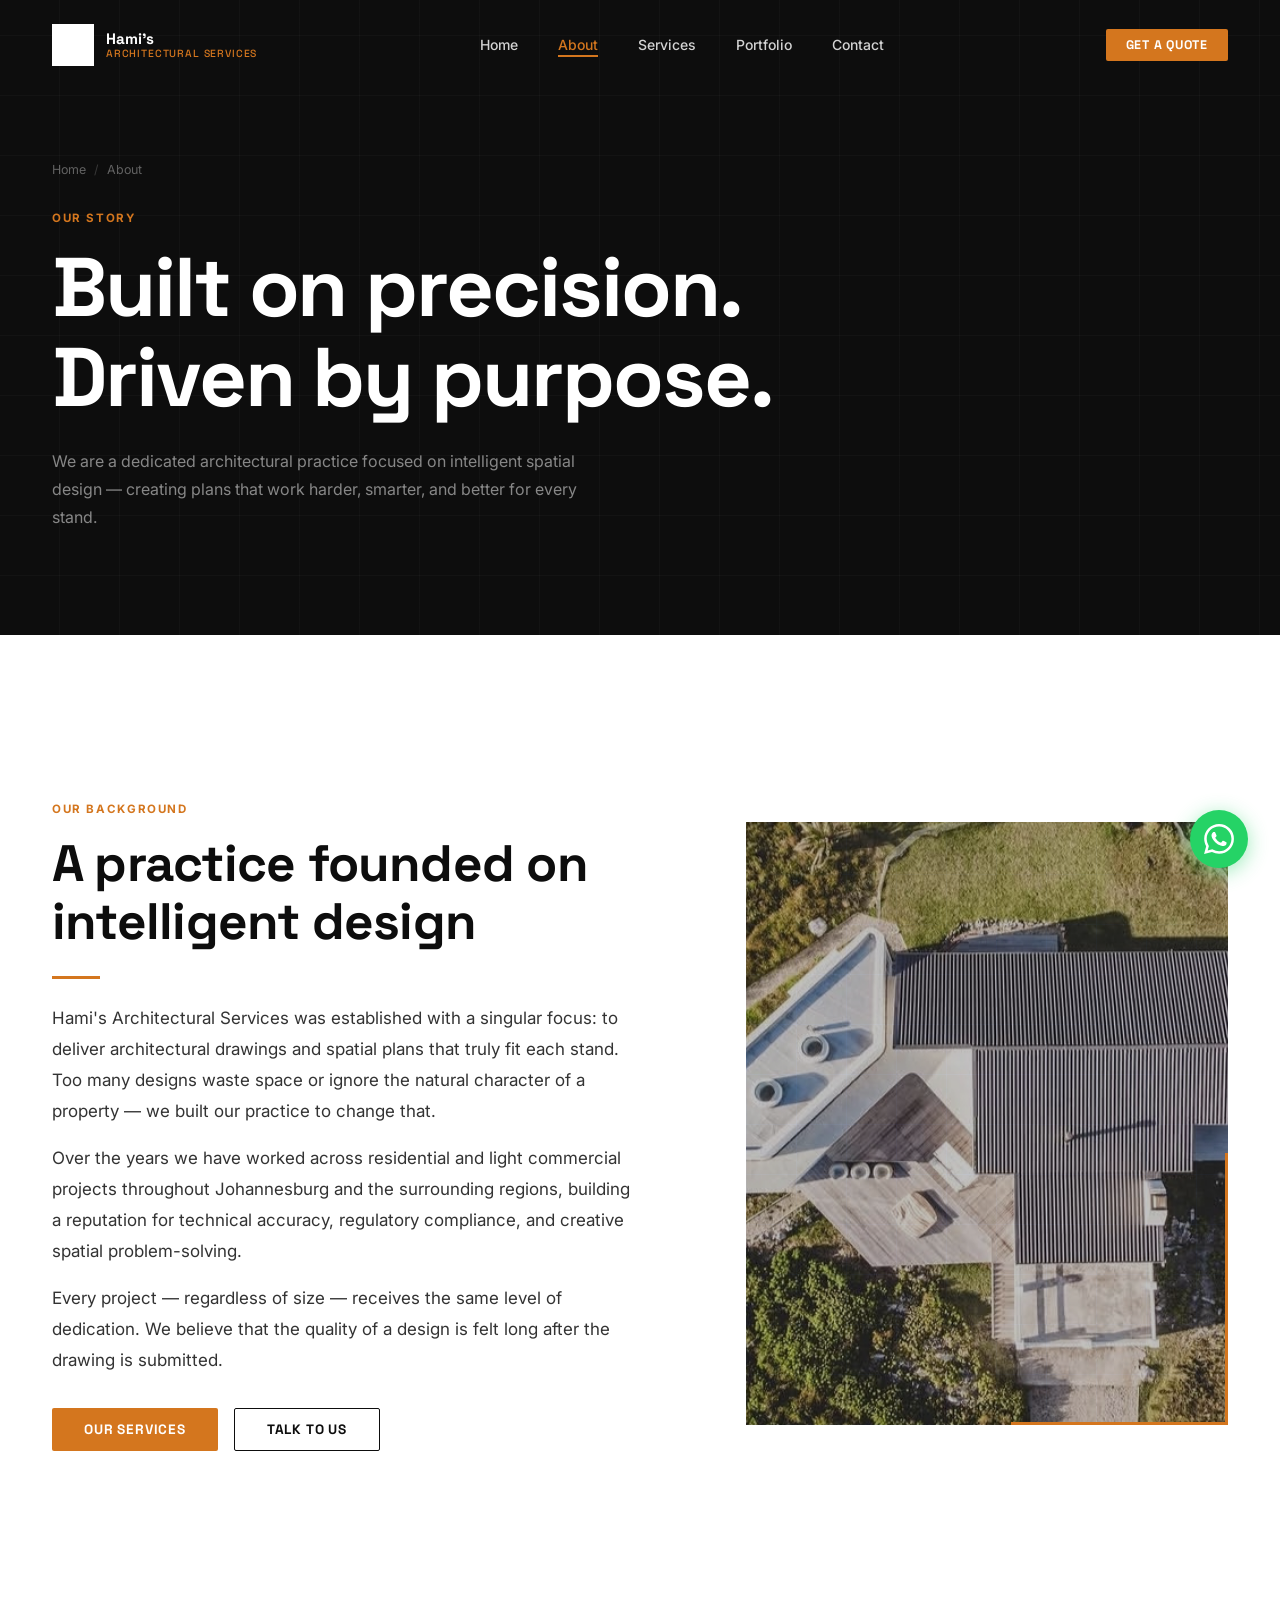
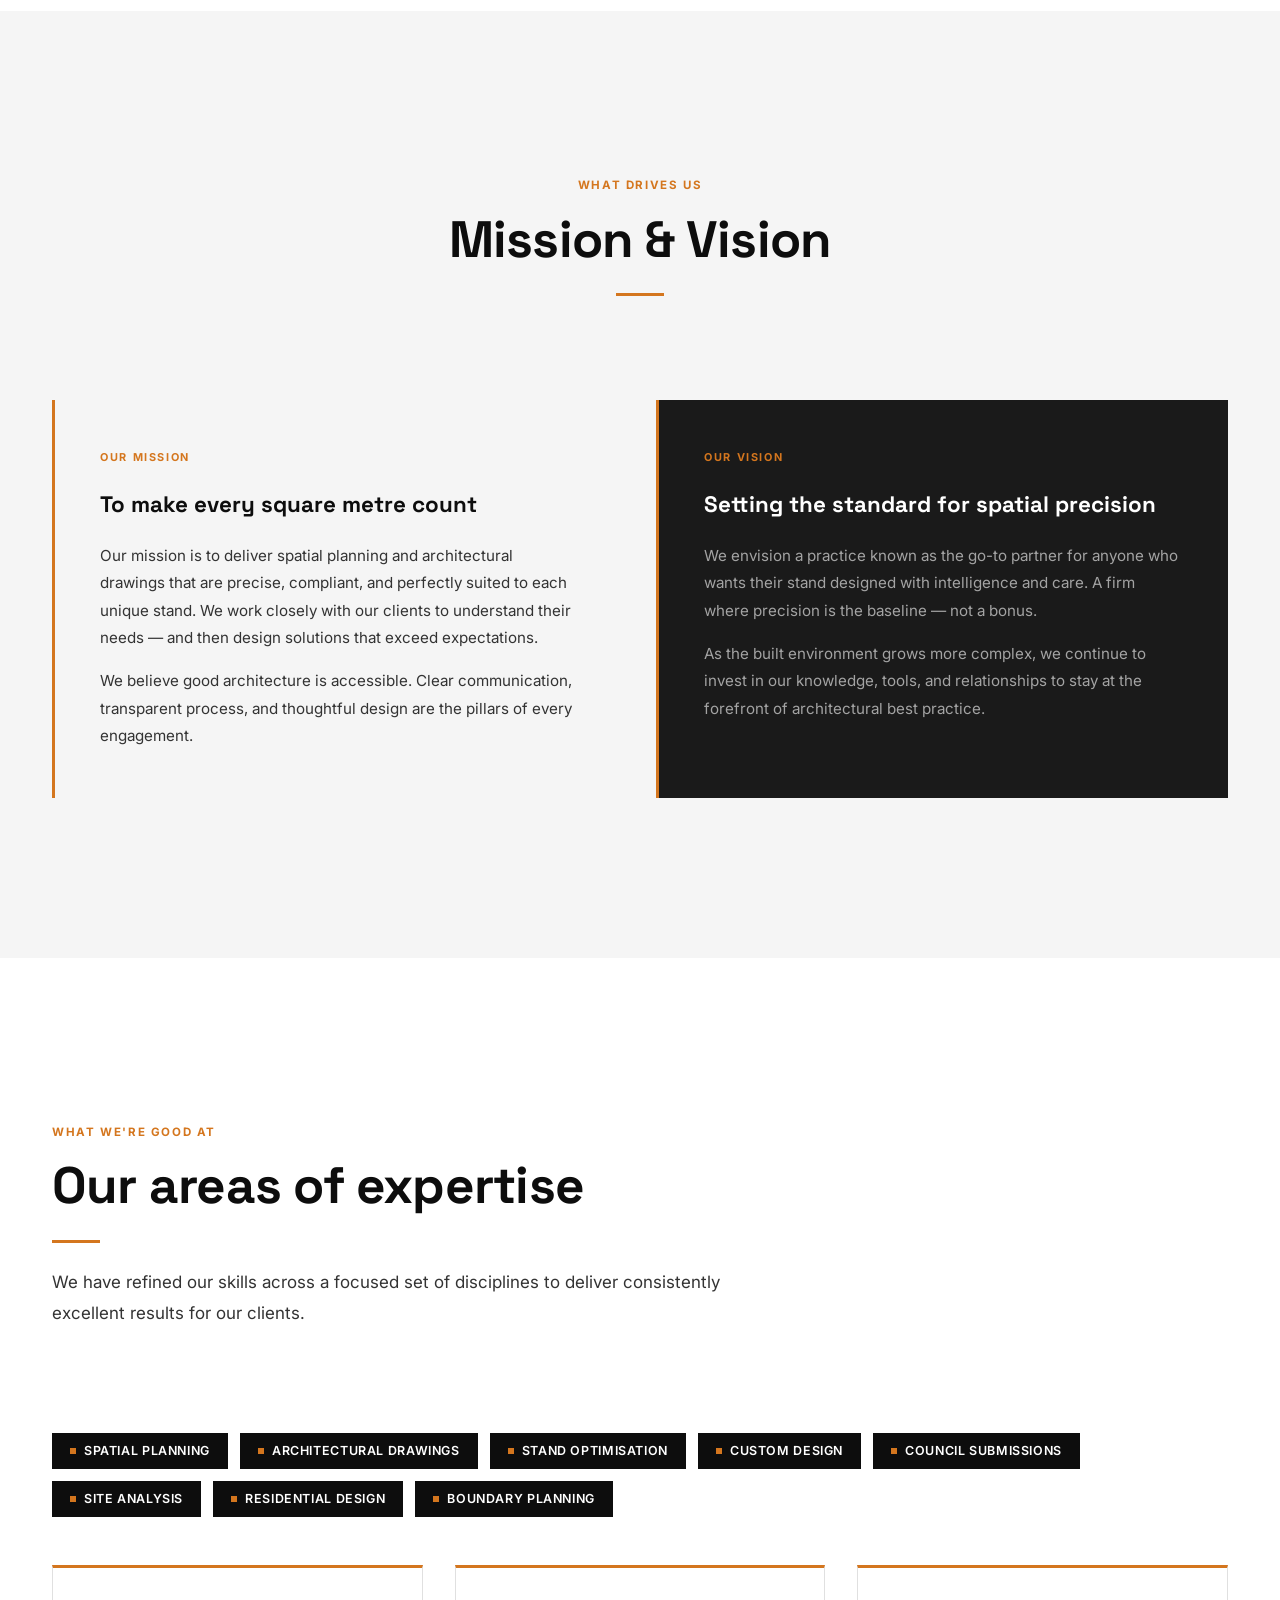
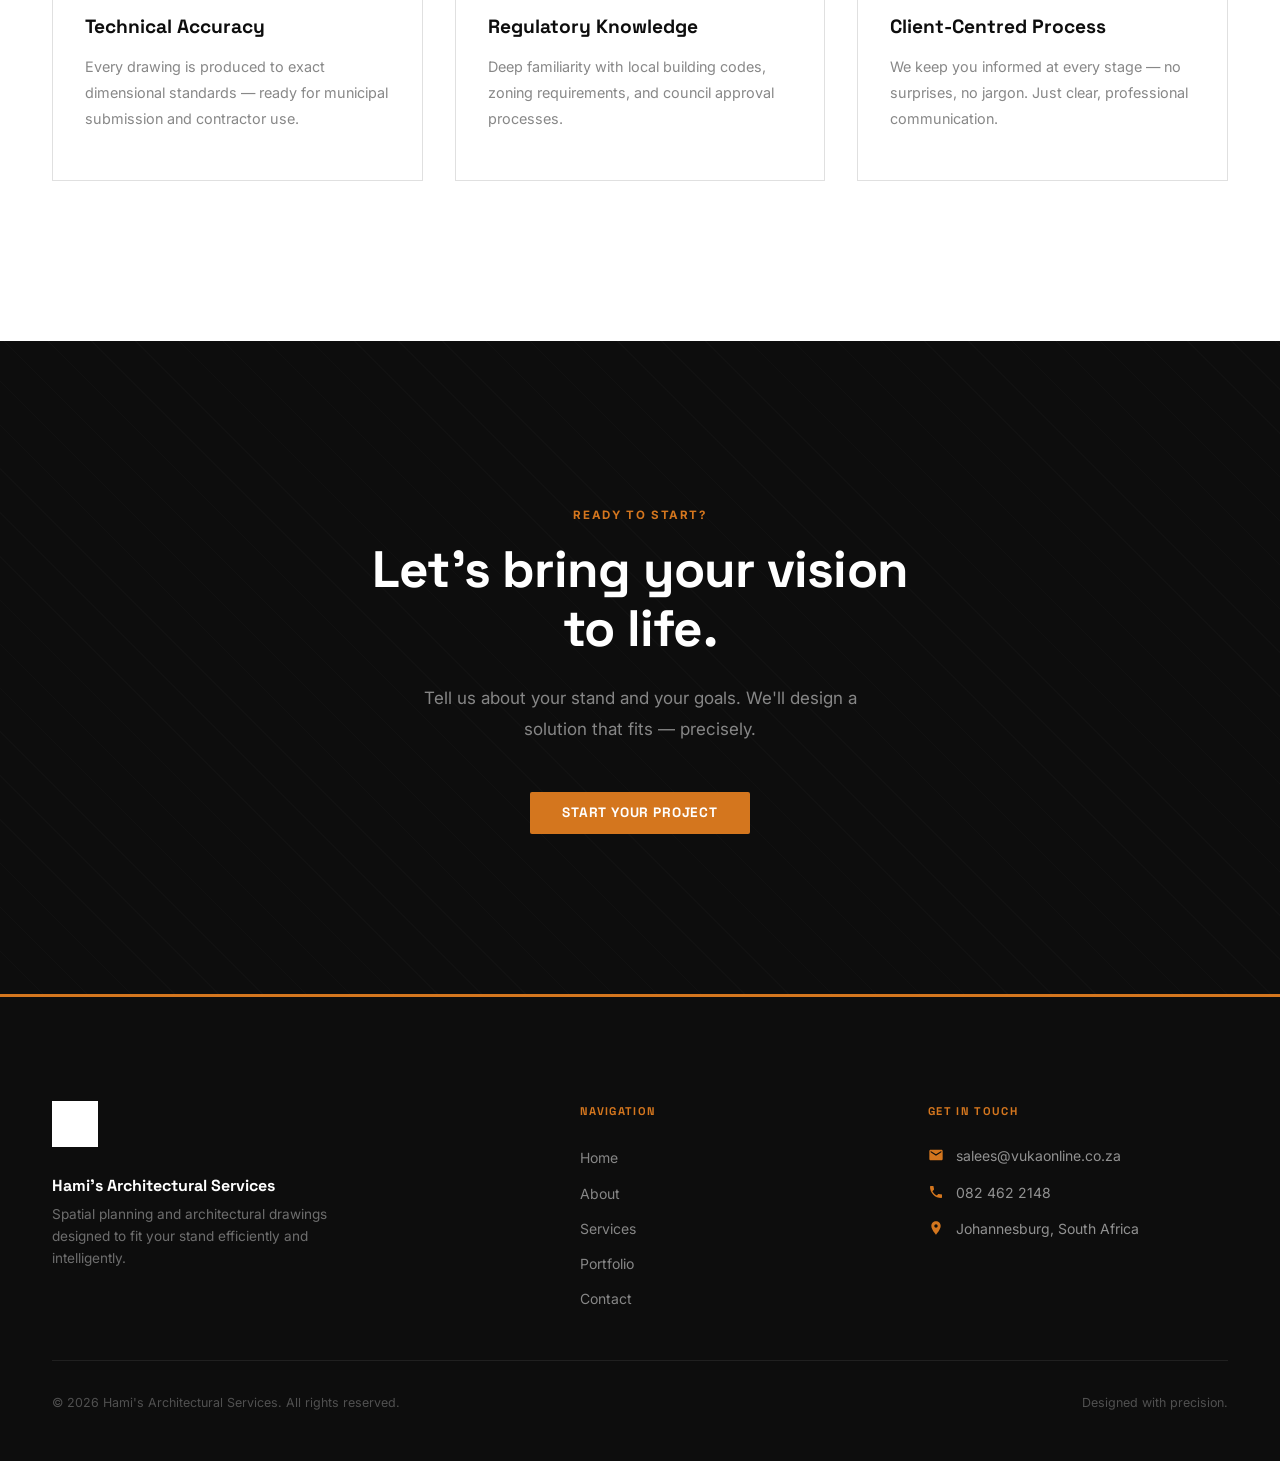
==== commit ce9f4ff0: "Update contact details — phone, email & WhatsApp - Phone: 082 462 2148 (+27824622148) - Email: salee" ====
--- a/about.html
+++ b/about.html
@@ -211,11 +211,11 @@
         <p class="footer__heading">Get In Touch</p>
         <div class="footer__contact-item">
           <svg class="footer__contact-icon" viewBox="0 0 24 24" aria-hidden="true"><path d="M20 4H4c-1.1 0-2 .9-2 2v12c0 1.1.9 2 2 2h16c1.1 0 2-.9 2-2V6c0-1.1-.9-2-2-2zm0 4l-8 5-8-5V6l8 5 8-5v2z"/></svg>
-          <span>info@hamisarchitectural.co.za</span>
+          <span>salees@vukaonline.co.za</span>
         </div>
         <div class="footer__contact-item">
           <svg class="footer__contact-icon" viewBox="0 0 24 24" aria-hidden="true"><path d="M6.62 10.79c1.44 2.83 3.76 5.14 6.59 6.59l2.2-2.2c.27-.27.67-.36 1.02-.24 1.12.37 2.33.57 3.57.57.55 0 1 .45 1 1V20c0 .55-.45 1-1 1-9.39 0-17-7.61-17-17 0-.55.45-1 1-1h3.5c.55 0 1 .45 1 1 0 1.25.2 2.45.57 3.57.11.35.03.74-.25 1.02l-2.2 2.2z"/></svg>
-          <span>+27 XX XXX XXXX</span>
+          <span>082 462 2148</span>
         </div>
         <div class="footer__contact-item">
           <svg class="footer__contact-icon" viewBox="0 0 24 24" aria-hidden="true"><path d="M12 2C8.13 2 5 5.13 5 9c0 5.25 7 13 7 13s7-7.75 7-13c0-3.87-3.13-7-7-7zm0 9.5c-1.38 0-2.5-1.12-2.5-2.5s1.12-2.5 2.5-2.5 2.5 1.12 2.5 2.5-1.12 2.5-2.5 2.5z"/></svg>
@@ -231,7 +231,7 @@
 </footer>
 
 <!-- ═══════════════════ WHATSAPP FLOAT ═══════════════════════ -->
-<a href="https://wa.me/27XXXXXXXXX?text=Hi%2C%20I%27d%20like%20to%20discuss%20a%20project%20with%20Hami%27s%20Architectural%20Services."
+<a href="https://wa.me/27824622148?text=Hi%2C%20I%27d%20like%20to%20discuss%20a%20project%20with%20Hami%27s%20Architectural%20Services."
    class="wa-float"
    data-tooltip="Chat on WhatsApp"
    target="_blank"
